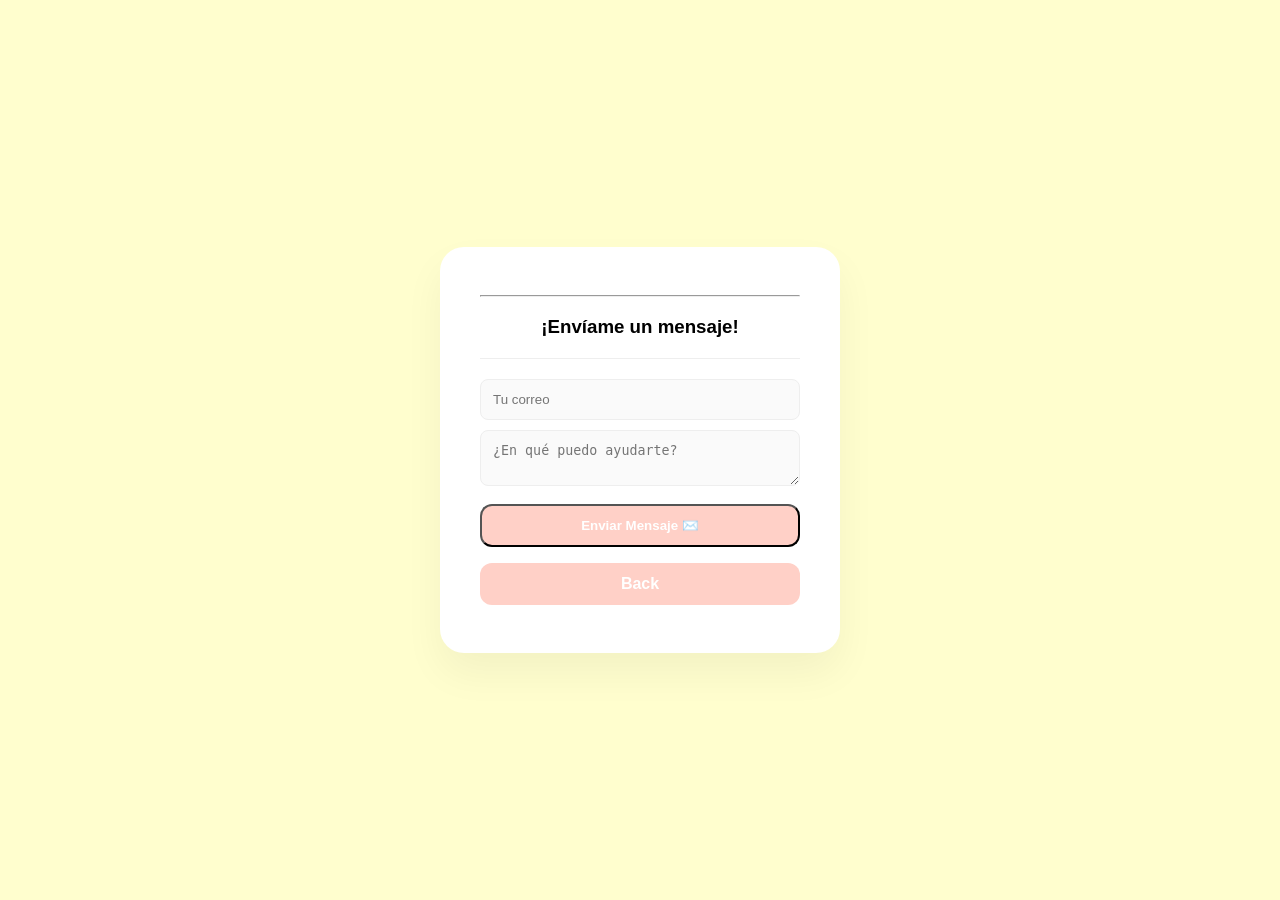
==== contact.html @ 3b22a206 "Add files via upload" ====
<!DOCTYPE html>
<html lang="en">
<head>
    <meta charset="UTF-8">
    <meta name="viewport" content="width=device-width, initial-scale=1.0">
    <link rel="stylesheet" href="style.css">
    <title>Document</title>
</head>
<body>
    <div class="card">
  <hr> <h3>¡Envíame un mensaje!</h3>
<form id="contact-form" action="https://formspree.io/f/mreyvvjo" method="POST">
  <input type="email" name="email" placeholder="Tu correo" required>
  <textarea name="message" placeholder="¿En qué puedo ayudarte?" required></textarea>
  <button type="submit" class="boton">Enviar Mensaje ✉️</button>
</form>
  <a href="./index.html" class="boton">Back</a>
</div>
</body>
</html>
---- style.css ----
body {
  background: #FFFECE; 
  display: flex;
  justify-content: center;
  align-items: center;
  min-height: 100vh;
  margin: 0;
  font-family: 'Segoe UI', Tahoma, Geneva, Verdana, sans-serif;
  transition: background 0.4s ease;
}

.floating-btn {
  position: fixed;
  top: 20px;
  right: 20px;
  padding: 10px 18px;
  border: none;
  border-radius: 50px;
  cursor: pointer;
  background: #FFD0C7;
  color: #555;
  font-weight: bold;
  box-shadow: 0 4px 15px rgba(0,0,0,0.1);
  transition: 0.3s;
  z-index: 1000;
}

.floating-btn:hover {
  transform: scale(1.1);
  background: #E69DB8;
}

.card {
  background: white;
  padding: 40px;
  width: 320px;
  border-radius: 24px;
  text-align: center;
  box-shadow: 0 20px 40px rgba(0, 0, 0, 0.05);
  transition: transform 0.3s ease, background 0.4s ease;
}

.card:hover {
  transform: translateY(-5px);
}

#github-avatar {
  width: 110px;
  height: 110px;
  border-radius: 50%;
  border: 5px solid #FFD0C7;
  object-fit: cover;
  margin-bottom: 15px;
}

h1 {
  font-size: 1.5rem;
  margin: 10px 0 5px;
  color: #333;
}

p {
  color: #777;
  font-size: 0.9rem;
  margin-bottom: 20px;
}

.boton {
  display: block;
  background: #FFD0C7;
  color: #ffffff;
  text-decoration: none;
  padding: 12px;
  margin: 8px 0;
  border-radius: 12px;
  font-weight: 600;
  transition: all 0.3s ease;
}

.boton:hover {
  background: #E69DB8;
  letter-spacing: 1px;
}

form {
  display: flex;
  flex-direction: column;
  gap: 10px;
  margin-top: 20px;
  border-top: 1px solid #eee;
  padding-top: 20px;
}

input, textarea {
  padding: 12px;
  border: 1px solid #eee;
  border-radius: 8px;
  background: #fafafa;
  outline: none;
}

input:focus, textarea:focus {
  border-color: #FFD0C7;
}

body.dark {
  background: #1a1a2e !important; 
}

body.dark .card {
  background: #16213e !important;
  color: #e94560;
  box-shadow: 0 20px 40px rgba(0, 0, 0, 0.4);
}

body.dark h1 { color: #fff; }
body.dark p { color: #aaa; }

body.dark .boton {
  background: #0f3460;
  color: #fff;
}

body.dark .boton:hover {
  background: #e94560;
}

body.dark input, body.dark textarea {
  background: #1a1a2e;
  border-color: #0f3460;
  color: white;
}

@keyframes shimmer {
    0% { background-position: -200% 0; }
    100% { background-position: 200% 0; }
}

.skeleton {
    background: linear-gradient(90deg, #f0f0f0 25%, #e0e0e0 50%, #f0f0f0 75%);
    background-size: 200% 100%;
    animation: shimmer 1.5s infinite;
    margin: 10px auto;
    border-radius: 4px;
}

.skeleton.avatar {
    width: 110px;
    height: 110px;
    border-radius: 50%;
}

.skeleton.text {
    height: 20px;
    width: 80%;
}

.skeleton.title { width: 60%; height: 25px; }

body.dark .skeleton {
    background: linear-gradient(90deg, #222 25%, #333 50%, #222 75%);
    background-size: 200% 100%;
}
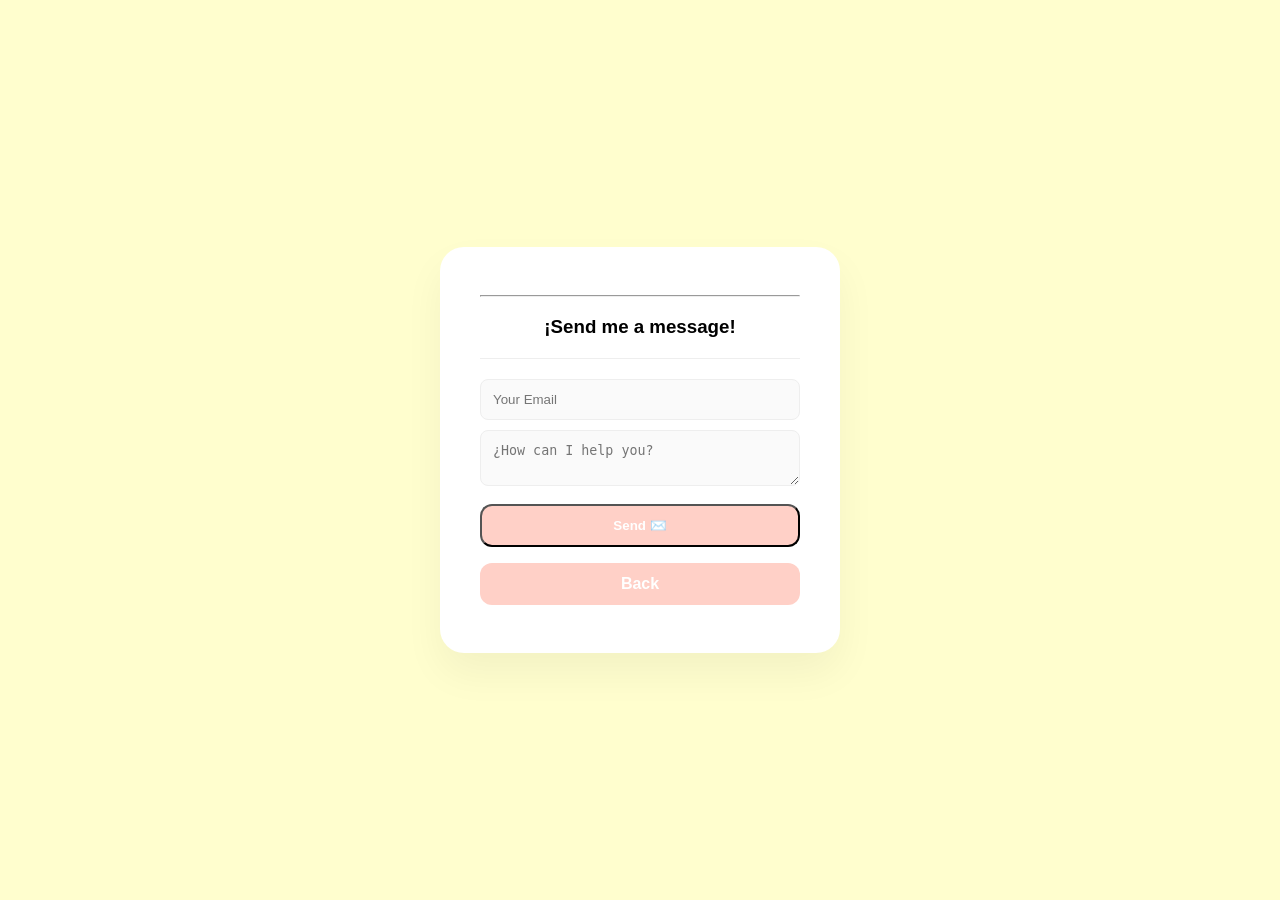
==== commit 92607365: "segundo commit" ====
--- a/contact.html
+++ b/contact.html
@@ -8,11 +8,11 @@
 </head>
 <body>
     <div class="card">
-  <hr> <h3>¡Envíame un mensaje!</h3>
+  <hr> <h3>¡Send me a message!</h3>
 <form id="contact-form" action="https://formspree.io/f/mreyvvjo" method="POST">
-  <input type="email" name="email" placeholder="Tu correo" required>
-  <textarea name="message" placeholder="¿En qué puedo ayudarte?" required></textarea>
-  <button type="submit" class="boton">Enviar Mensaje ✉️</button>
+  <input type="email" name="email" placeholder="Your Email" required>
+  <textarea name="message" placeholder="¿How can I help you?" required></textarea>
+  <button type="submit" class="boton">Send ✉️</button>
 </form>
   <a href="./index.html" class="boton">Back</a>
 </div>
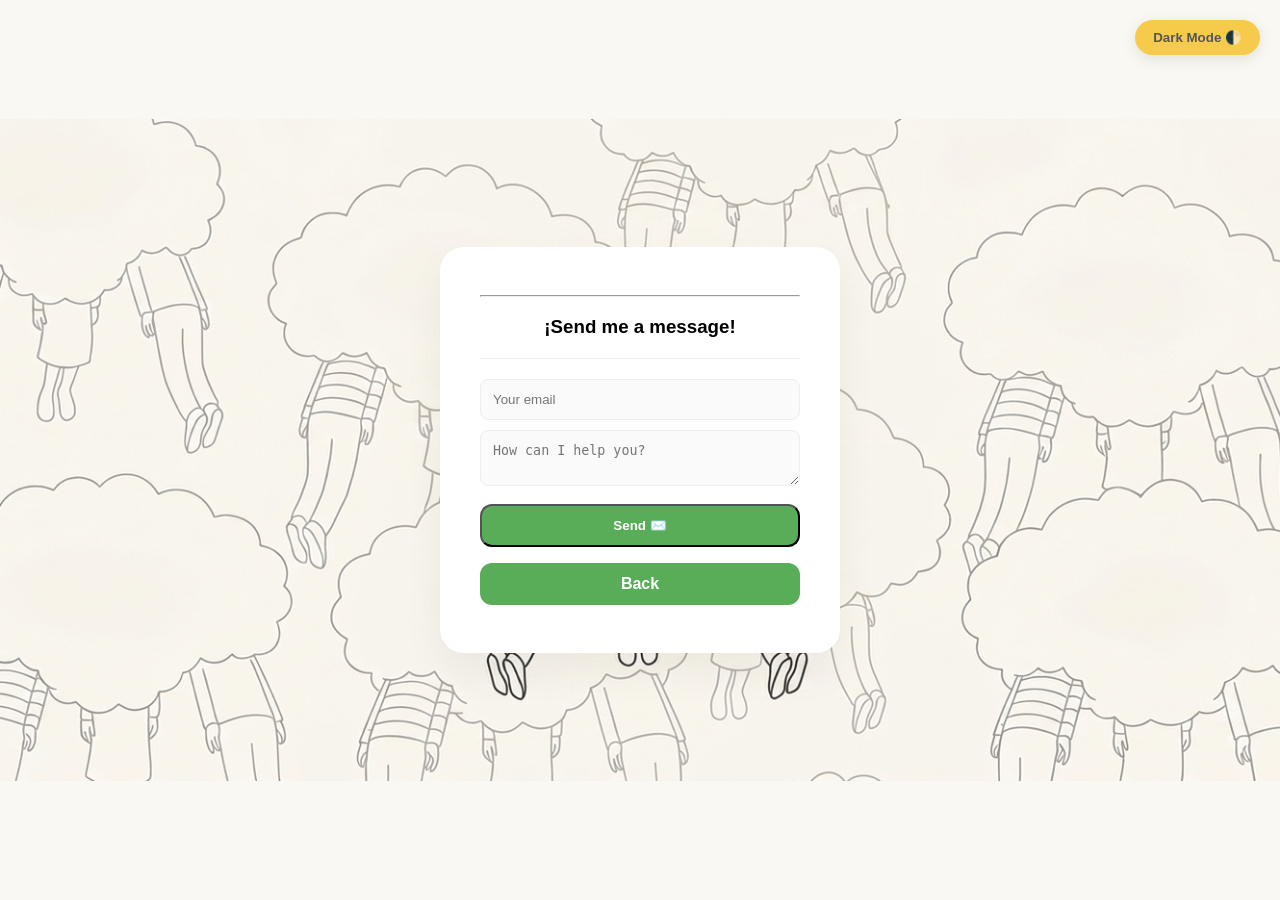
==== commit 16661878: "Tercer commit" ====
--- a/contact.html
+++ b/contact.html
@@ -1,20 +1,32 @@
-<!DOCTYPE html>
+<!doctype html>
 <html lang="en">
-<head>
-    <meta charset="UTF-8">
-    <meta name="viewport" content="width=device-width, initial-scale=1.0">
-    <link rel="stylesheet" href="style.css">
+  <head>
+    <meta charset="UTF-8" />
+    <meta name="viewport" content="width=device-width, initial-scale=1.0" />
+    <link rel="stylesheet" href="style.css" />
     <title>Document</title>
-</head>
-<body>
+  </head>
+  <body>
+    <button id="magic-button" class="floating-btn">Dark Mode 🌓</button>
+
     <div class="card">
-  <hr> <h3>¡Send me a message!</h3>
-<form id="contact-form" action="https://formspree.io/f/mreyvvjo" method="POST">
-  <input type="email" name="email" placeholder="Your Email" required>
-  <textarea name="message" placeholder="¿How can I help you?" required></textarea>
-  <button type="submit" class="boton">Send ✉️</button>
-</form>
-  <a href="./index.html" class="boton">Back</a>
-</div>
-</body>
-</html>+      <hr />
+      <h3>¡Send me a message!</h3>
+      <form
+        id="contact-form"
+        action="https://formspree.io/f/mreyvvjo"
+        method="POST"
+      >
+        <input type="email" name="email" placeholder="Your email" required />
+        <textarea
+          name="message"
+          placeholder="How can I help you?"
+          required
+        ></textarea>
+        <button type="submit" class="boton">Send ✉️</button>
+      </form>
+      <a href="./index.html" class="boton">Back</a>
+    </div>
+    <script src="./main.js"></script>
+  </body>
+</html>
--- a/style.css
+++ b/style.css
@@ -1,5 +1,5 @@
 body {
-  background: #FFFECE; 
+  background: #FAF8F3; 
   display: flex;
   justify-content: center;
   align-items: center;
@@ -7,6 +7,11 @@
   margin: 0;
   font-family: 'Segoe UI', Tahoma, Geneva, Verdana, sans-serif;
   transition: background 0.4s ease;
+  background-image: url("/assets/background.png");
+  background-position: center;
+  background-size: 100%;
+  background-repeat: no-repeat;
+  background-attachment: fixed; 
 }
 
 .floating-btn {
@@ -17,7 +22,7 @@
   border: none;
   border-radius: 50px;
   cursor: pointer;
-  background: #FFD0C7;
+  background: #f6cb4c;
   color: #555;
   font-weight: bold;
   box-shadow: 0 4px 15px rgba(0,0,0,0.1);
@@ -27,11 +32,11 @@
 
 .floating-btn:hover {
   transform: scale(1.1);
-  background: #E69DB8;
+  background: #e5ad05;
 }
 
 .card {
-  background: white;
+  background: #FFFFFF;
   padding: 40px;
   width: 320px;
   border-radius: 24px;
@@ -48,7 +53,7 @@
   width: 110px;
   height: 110px;
   border-radius: 50%;
-  border: 5px solid #FFD0C7;
+  border: 5px solid #ecf1ec;
   object-fit: cover;
   margin-bottom: 15px;
 }
@@ -56,18 +61,18 @@
 h1 {
   font-size: 1.5rem;
   margin: 10px 0 5px;
-  color: #333;
+  color: #333c87;
 }
 
 p {
-  color: #777;
+  color: #333c87;
   font-size: 0.9rem;
   margin-bottom: 20px;
 }
 
 .boton {
   display: block;
-  background: #FFD0C7;
+  background: #5aad58;
   color: #ffffff;
   text-decoration: none;
   padding: 12px;
@@ -78,7 +83,7 @@
 }
 
 .boton:hover {
-  background: #E69DB8;
+  background: #2d572c;
   letter-spacing: 1px;
 }
 
@@ -104,12 +109,17 @@
 }
 
 body.dark {
-  background: #1a1a2e !important; 
+  background-color: #1a1a2e !important; 
+  background-image: url("assets/background_dark_mode.png") !important; 
+  background-position: center;
+  background-size: 100%;
+  background-repeat: no-repeat;
+  background-attachment: fixed;
 }
 
 body.dark .card {
   background: #16213e !important;
-  color: #e94560;
+  color: #45e97c;
   box-shadow: 0 20px 40px rgba(0, 0, 0, 0.4);
 }
 
@@ -117,12 +127,12 @@
 body.dark p { color: #aaa; }
 
 body.dark .boton {
-  background: #0f3460;
+  background: #5aad58;
   color: #fff;
 }
 
 body.dark .boton:hover {
-  background: #e94560;
+  background: #2d572c;
 }
 
 body.dark input, body.dark textarea {
@@ -134,6 +144,20 @@
 @keyframes shimmer {
     0% { background-position: -200% 0; }
     100% { background-position: 200% 0; }
+}
+
+@media (max-width: 768px) {
+  body {
+    justify-content: center;
+    padding-left: 0;
+    /* En móvil, mejor que la caricatura esté de fondo suave o centrada */
+    background-position: center;
+  }
+  
+  .card {
+    width: 90%;
+    margin: 0 auto;
+  }
 }
 
 .skeleton {
